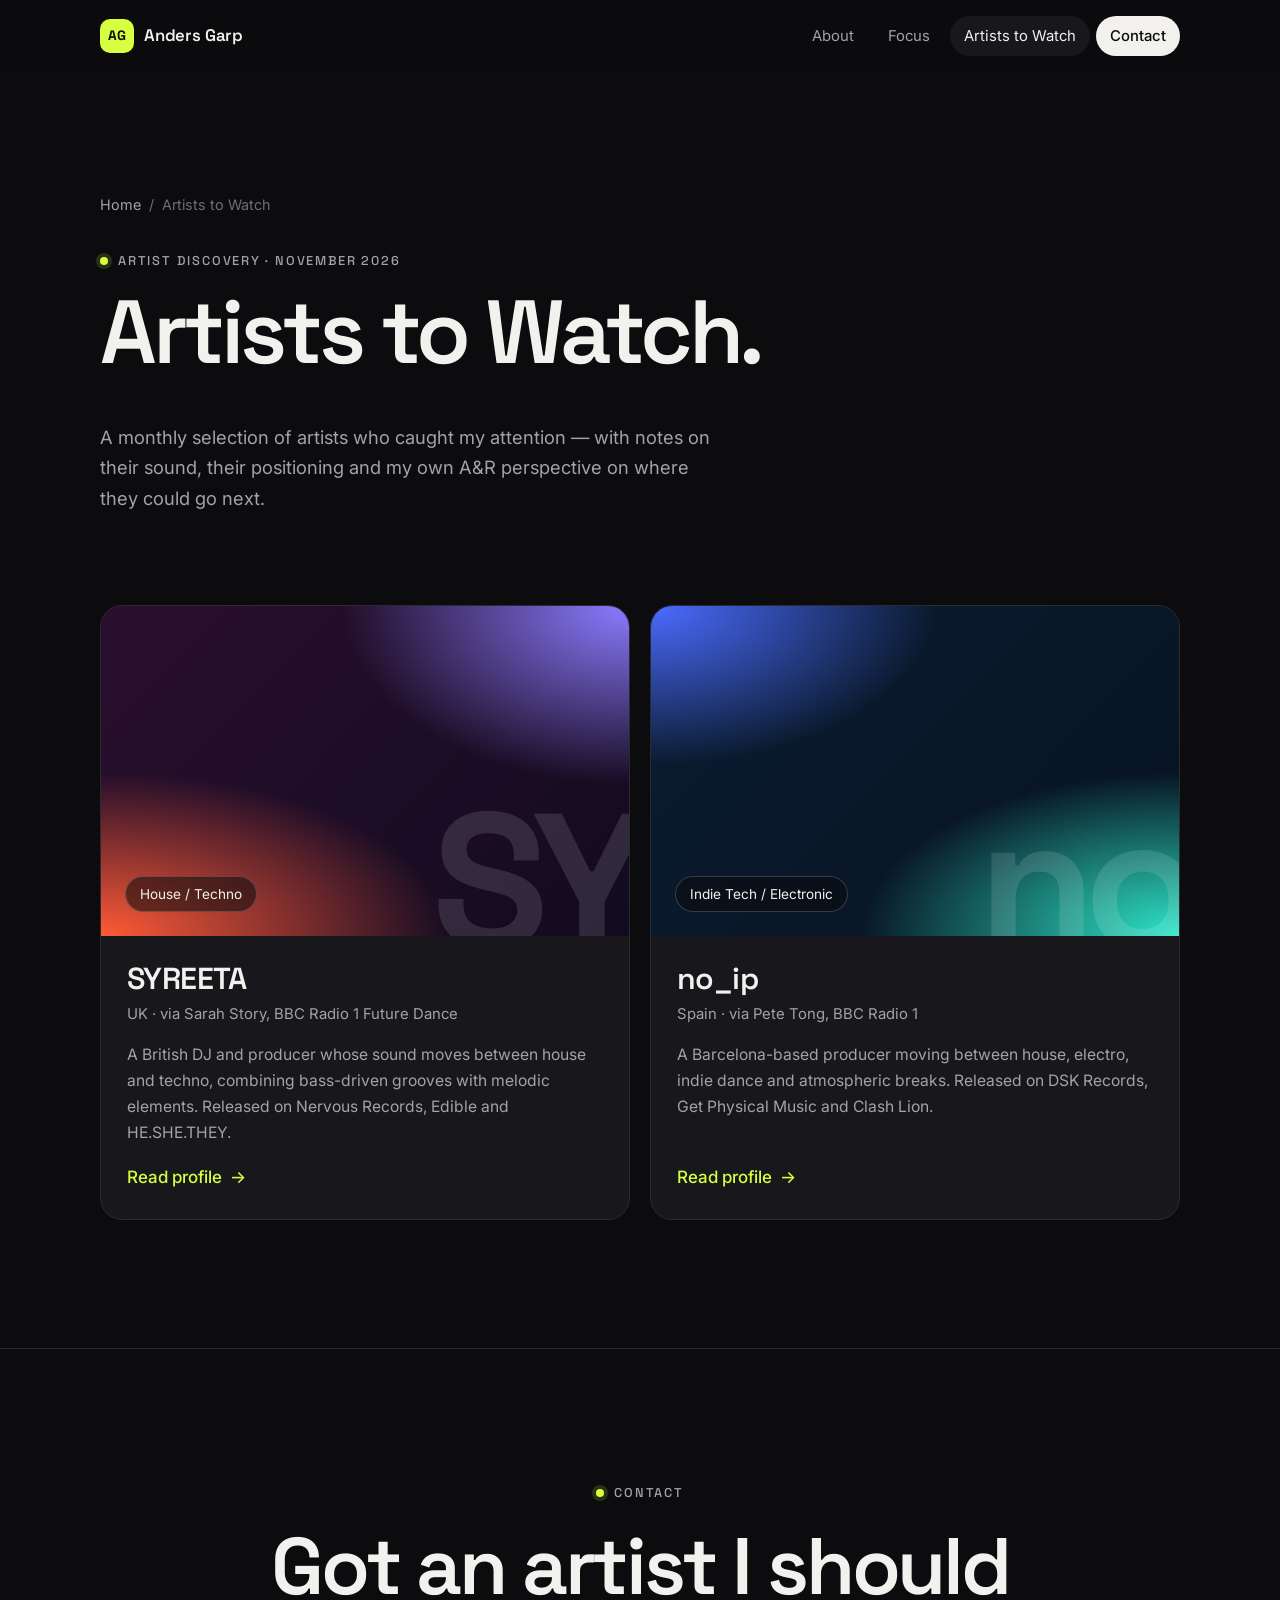
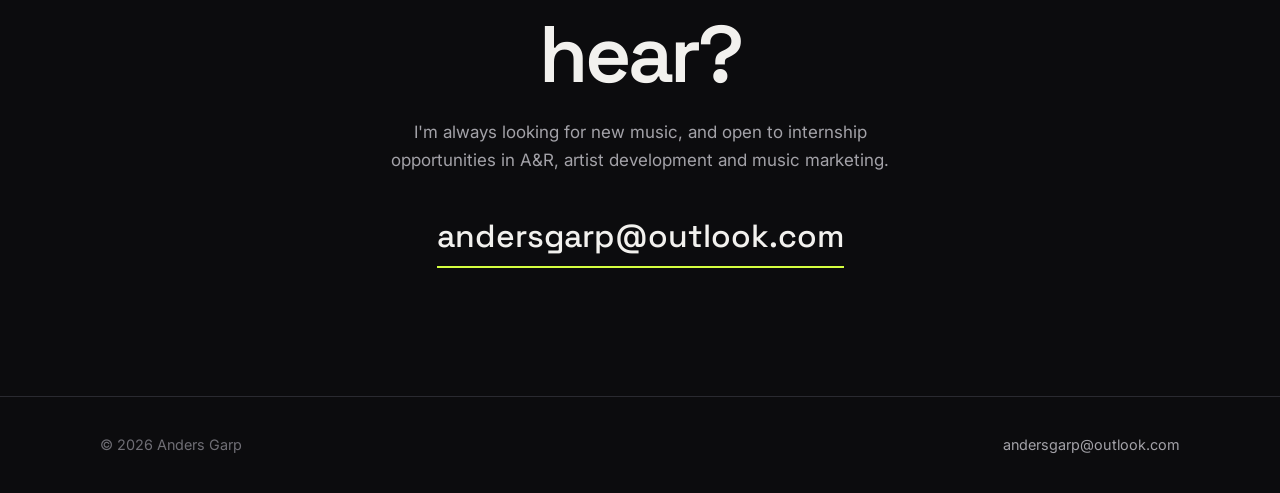
==== artists.html @ 1bbed200 "1st commit" ====
<!doctype html>
<html lang="en" class="no-js">
<head>
  <meta charset="utf-8">
  <meta name="viewport" content="width=device-width, initial-scale=1">
  <title>Artists to Watch — November 2026 · Anders Garp</title>
  <meta name="description" content="Artists to Watch, November 2026: artist discovery and A&amp;R perspectives by Anders Garp.">
  <meta name="theme-color" content="#0c0c0e">
  <link rel="icon" href="favicon.svg" type="image/svg+xml">
  <link rel="preconnect" href="https://fonts.googleapis.com">
  <link rel="preconnect" href="https://fonts.gstatic.com" crossorigin>
  <link href="https://fonts.googleapis.com/css2?family=Inter:wght@400;500;600&family=Space+Grotesk:wght@500;600;700&display=swap" rel="stylesheet">
  <link rel="stylesheet" href="css/style.css">
</head>
<body>
  <a class="skip-link" href="#main">Skip to content</a>

  <header class="site-header">
    <nav class="container nav" aria-label="Main">
      <a class="brand" href="index.html"><span class="brand-mark">AG</span>Anders Garp</a>
      <button class="nav-toggle" aria-label="Open menu" aria-expanded="false" aria-controls="nav-links"><span></span></button>
      <ul class="nav-links" id="nav-links">
        <li><a href="index.html#about">About</a></li>
        <li><a href="index.html#focus">Focus</a></li>
        <li><a href="artists.html" aria-current="page">Artists to Watch</a></li>
        <li><a class="nav-cta" href="index.html#contact">Contact</a></li>
      </ul>
    </nav>
  </header>

  <main id="main">
    <section class="page-header">
      <div class="container">
        <nav class="breadcrumb" aria-label="Breadcrumb"><a href="index.html">Home</a><span>/</span><span>Artists to Watch</span></nav>
        <span class="eyebrow">Artist discovery · November 2026</span>
        <h1>Artists to Watch.</h1>
        <p class="lede">A monthly selection of artists who caught my attention — with notes on their sound, their positioning and my own A&amp;R perspective on where they could go next.</p>
      </div>
    </section>

    <section class="section" style="padding-top:0">
      <div class="container">
        <div class="artist-grid">
          <article class="artist-card reveal">
            <div class="artist-visual visual-syreeta">
              <span class="monogram" aria-hidden="true">SY</span>
              <span class="tag">House / Techno</span>
            </div>
            <div class="artist-body">
              <h3>SYREETA</h3>
              <p class="artist-meta">UK · via Sarah Story, BBC Radio 1 Future Dance</p>
              <p class="excerpt">A British DJ and producer whose sound moves between house and techno, combining bass-driven grooves with melodic elements. Released on Nervous Records, Edible and HE.SHE.THEY.</p>
              <a class="artist-link" href="artists/syreeta.html">Read profile <span class="arrow" aria-hidden="true">&rarr;</span></a>
            </div>
          </article>

          <article class="artist-card reveal">
            <div class="artist-visual visual-noip">
              <span class="monogram" aria-hidden="true">no</span>
              <span class="tag">Indie Tech / Electronic</span>
            </div>
            <div class="artist-body">
              <h3>no_ip</h3>
              <p class="artist-meta">Spain · via Pete Tong, BBC Radio 1</p>
              <p class="excerpt">A Barcelona-based producer moving between house, electro, indie dance and atmospheric breaks. Released on DSK Records, Get Physical Music and Clash Lion.</p>
              <a class="artist-link" href="artists/no-ip.html">Read profile <span class="arrow" aria-hidden="true">&rarr;</span></a>
            </div>
          </article>
        </div>
      </div>
    </section>

    <section class="section contact">
      <div class="container reveal">
        <span class="eyebrow">Contact</span>
        <h2>Got an artist I should hear?</h2>
        <p>I'm always looking for new music, and open to internship opportunities in A&amp;R, artist development and music marketing.</p>
        <a class="contact-email" href="mailto:andersgarp@outlook.com">andersgarp@outlook.com</a>
      </div>
    </section>
  </main>

  <footer class="site-footer">
    <div class="container">
      <span>&copy; <span data-year>2026</span> Anders Garp</span>
      <a href="mailto:andersgarp@outlook.com">andersgarp@outlook.com</a>
    </div>
  </footer>

  <script src="js/main.js"></script>
</body>
</html>
---- css/style.css ----
/* ==========================================================================
   Anders Garp — A&R portfolio
   ========================================================================== */

:root {
  --bg: #0c0c0e;
  --bg-elev: #141417;
  --bg-card: #18181c;
  --line: #2a2a30;
  --text: #f2f1ee;
  --text-muted: #a3a2a8;
  --text-faint: #6f6e75;
  --accent: #d5ff3f;
  --accent-ink: #0c0c0e;
  --accent-2: #8b7bff;

  --font-display: "Space Grotesk", system-ui, sans-serif;
  --font-body: "Inter", system-ui, -apple-system, "Segoe UI", sans-serif;

  --radius: 14px;
  --radius-lg: 22px;
  --max: 1160px;
  --gutter: clamp(16px, 4vw, 40px);
}

*,
*::before,
*::after { box-sizing: border-box; }

html { scroll-behavior: smooth; -webkit-text-size-adjust: 100%; }

body {
  margin: 0;
  background: var(--bg);
  color: var(--text);
  font-family: var(--font-body);
  font-size: 17px;
  line-height: 1.65;
  -webkit-font-smoothing: antialiased;
  overflow-x: hidden;
}

img { max-width: 100%; display: block; }

a { color: inherit; text-decoration: none; }

p { margin: 0 0 1.1em; }

h1, h2, h3, h4 {
  font-family: var(--font-display);
  font-weight: 600;
  line-height: 1.1;
  letter-spacing: -0.02em;
  margin: 0 0 0.5em;
}

::selection { background: var(--accent); color: var(--accent-ink); }

:focus-visible {
  outline: 2px solid var(--accent);
  outline-offset: 3px;
  border-radius: 4px;
}

.container {
  width: 100%;
  max-width: var(--max);
  margin: 0 auto;
  padding: 0 var(--gutter);
}

.skip-link {
  position: absolute;
  left: -9999px;
  top: 8px;
  background: var(--accent);
  color: var(--accent-ink);
  padding: 8px 14px;
  border-radius: 8px;
  z-index: 100;
}
.skip-link:focus { left: 8px; }

/* ---------- Header / nav ---------- */

.site-header {
  position: sticky;
  top: 0;
  z-index: 50;
  background: rgba(12, 12, 14, 0.78);
  backdrop-filter: saturate(160%) blur(14px);
  -webkit-backdrop-filter: saturate(160%) blur(14px);
  border-bottom: 1px solid transparent;
  transition: border-color 0.2s ease;
}
.site-header.is-scrolled { border-bottom-color: var(--line); }

.nav {
  display: flex;
  align-items: center;
  justify-content: space-between;
  height: 72px;
}

.brand {
  display: flex;
  align-items: center;
  gap: 10px;
  font-family: var(--font-display);
  font-weight: 600;
  font-size: 1.05rem;
  letter-spacing: -0.01em;
}
.brand-mark {
  display: grid;
  place-items: center;
  width: 34px;
  height: 34px;
  border-radius: 10px;
  background: var(--accent);
  color: var(--accent-ink);
  font-size: 0.85rem;
  font-weight: 700;
}

.nav-links {
  display: flex;
  align-items: center;
  gap: 6px;
  list-style: none;
  margin: 0;
  padding: 0;
}
.nav-links a {
  display: block;
  padding: 8px 14px;
  border-radius: 999px;
  font-size: 0.93rem;
  color: var(--text-muted);
  transition: color 0.15s ease, background 0.15s ease;
}
.nav-links a:hover,
.nav-links a[aria-current="page"] { color: var(--text); background: var(--bg-card); }
.nav-links .nav-cta {
  background: var(--text);
  color: var(--bg);
  font-weight: 500;
}
.nav-links .nav-cta:hover { background: var(--accent); color: var(--accent-ink); }

.nav-toggle {
  display: none;
  background: none;
  border: 1px solid var(--line);
  color: var(--text);
  width: 44px;
  height: 44px;
  border-radius: 12px;
  cursor: pointer;
  padding: 0;
}
.nav-toggle span,
.nav-toggle span::before,
.nav-toggle span::after {
  display: block;
  width: 18px;
  height: 2px;
  background: currentColor;
  margin: 0 auto;
  position: relative;
  transition: transform 0.2s ease, background 0.2s ease;
}
.nav-toggle span::before,
.nav-toggle span::after { content: ""; position: absolute; left: 0; }
.nav-toggle span::before { top: -6px; }
.nav-toggle span::after { top: 6px; }
.nav-open .nav-toggle span { background: transparent; }
.nav-open .nav-toggle span::before { transform: translateY(6px) rotate(45deg); }
.nav-open .nav-toggle span::after { transform: translateY(-6px) rotate(-45deg); }

@media (max-width: 760px) {
  .nav-toggle { display: block; }
  .nav-links {
    position: absolute;
    top: 72px;
    left: 0;
    right: 0;
    flex-direction: column;
    align-items: stretch;
    gap: 4px;
    padding: 12px var(--gutter) 20px;
    background: var(--bg);
    border-bottom: 1px solid var(--line);
    display: none;
  }
  .nav-open .nav-links { display: flex; }
  .nav-links a { padding: 12px 16px; border-radius: 12px; font-size: 1rem; }
}

/* ---------- Buttons / small UI ---------- */

.btn {
  display: inline-flex;
  align-items: center;
  gap: 10px;
  padding: 14px 22px;
  border-radius: 999px;
  font-weight: 500;
  font-size: 0.97rem;
  border: 1px solid transparent;
  transition: transform 0.15s ease, background 0.15s ease, border-color 0.15s ease, color 0.15s ease;
}
.btn:hover { transform: translateY(-1px); }
.btn-primary { background: var(--accent); color: var(--accent-ink); }
.btn-primary:hover { background: #e4ff7a; }
.btn-ghost { border-color: var(--line); color: var(--text); }
.btn-ghost:hover { border-color: var(--text-muted); }
.btn .arrow { transition: transform 0.15s ease; }
.btn:hover .arrow { transform: translateX(3px); }

.eyebrow {
  display: inline-flex;
  align-items: center;
  gap: 10px;
  font-family: var(--font-display);
  font-size: 0.8rem;
  font-weight: 500;
  letter-spacing: 0.14em;
  text-transform: uppercase;
  color: var(--text-muted);
  margin-bottom: 18px;
}
.eyebrow::before {
  content: "";
  width: 8px;
  height: 8px;
  border-radius: 50%;
  background: var(--accent);
  box-shadow: 0 0 0 4px rgba(213, 255, 63, 0.15);
}

.tag {
  display: inline-block;
  padding: 6px 14px;
  border: 1px solid var(--line);
  border-radius: 999px;
  font-size: 0.85rem;
  color: var(--text-muted);
  background: var(--bg-elev);
}

.tags { display: flex; flex-wrap: wrap; gap: 8px; }

/* ---------- Sections ---------- */

.section { padding: clamp(72px, 10vw, 128px) 0; }
.section + .section { border-top: 1px solid var(--line); }

.section-head {
  display: flex;
  justify-content: space-between;
  align-items: flex-end;
  gap: 24px;
  flex-wrap: wrap;
  margin-bottom: clamp(36px, 5vw, 56px);
}
.section-head h2 {
  font-size: clamp(2rem, 4.4vw, 3.2rem);
  max-width: 18ch;
  margin: 0;
}
.section-head p { color: var(--text-muted); max-width: 46ch; margin: 0; }

/* ---------- Hero ---------- */

.hero {
  position: relative;
  padding: clamp(72px, 12vw, 150px) 0 clamp(64px, 9vw, 110px);
  overflow: hidden;
}
.hero::before {
  content: "";
  position: absolute;
  inset: -20% -10% auto auto;
  width: min(720px, 90vw);
  aspect-ratio: 1;
  background:
    radial-gradient(closest-side, rgba(139, 123, 255, 0.28), transparent 70%),
    radial-gradient(closest-side at 30% 70%, rgba(213, 255, 63, 0.14), transparent 70%);
  filter: blur(20px);
  pointer-events: none;
}

.hero-inner { position: relative; }

.hero h1 {
  font-size: clamp(3rem, 10vw, 7.4rem);
  line-height: 0.95;
  letter-spacing: -0.045em;
  margin-bottom: 28px;
}
.hero h1 .accent { color: var(--accent); }

.hero-lede {
  font-size: clamp(1.1rem, 2vw, 1.35rem);
  color: var(--text-muted);
  max-width: 40ch;
  margin-bottom: 36px;
}
.hero-lede strong { color: var(--text); font-weight: 500; }

.hero-actions { display: flex; flex-wrap: wrap; gap: 12px; }

.hero-meta {
  display: grid;
  grid-template-columns: repeat(3, minmax(0, 1fr));
  gap: 1px;
  margin-top: clamp(56px, 8vw, 96px);
  background: var(--line);
  border: 1px solid var(--line);
  border-radius: var(--radius);
  overflow: hidden;
}
.hero-meta div { background: var(--bg); padding: 22px 24px; }
.hero-meta dt {
  font-size: 0.78rem;
  letter-spacing: 0.12em;
  text-transform: uppercase;
  color: var(--text-faint);
  margin-bottom: 6px;
}
.hero-meta dd { margin: 0; font-family: var(--font-display); font-size: 1.1rem; }

@media (max-width: 760px) {
  .hero-meta { grid-template-columns: 1fr; }
}

/* ---------- Equaliser decoration ---------- */

.eq {
  display: inline-flex;
  align-items: flex-end;
  gap: 3px;
  height: 16px;
}
.eq i {
  width: 3px;
  background: var(--accent);
  border-radius: 2px;
  animation: eq 1.1s ease-in-out infinite;
}
.eq i:nth-child(1) { height: 40%; animation-delay: -0.2s; }
.eq i:nth-child(2) { height: 90%; animation-delay: -0.5s; }
.eq i:nth-child(3) { height: 60%; animation-delay: -0.8s; }
.eq i:nth-child(4) { height: 75%; animation-delay: -0.35s; }
@keyframes eq {
  0%, 100% { transform: scaleY(0.4); transform-origin: bottom; }
  50% { transform: scaleY(1); transform-origin: bottom; }
}
@media (prefers-reduced-motion: reduce) {
  .eq i { animation: none; }
  html { scroll-behavior: auto; }
}

/* ---------- About ---------- */

.about-grid {
  display: grid;
  grid-template-columns: minmax(0, 0.9fr) minmax(0, 1.4fr);
  gap: clamp(32px, 6vw, 96px);
}
.about-grid h2 { font-size: clamp(2rem, 4.4vw, 3.2rem); }
.about-copy p { color: var(--text-muted); font-size: 1.08rem; }
.about-copy p:first-child {
  color: var(--text);
  font-family: var(--font-display);
  font-size: clamp(1.35rem, 2.4vw, 1.75rem);
  line-height: 1.35;
  letter-spacing: -0.01em;
  margin-bottom: 1.2em;
}

@media (max-width: 860px) {
  .about-grid { grid-template-columns: 1fr; }
}

/* ---------- Focus cards ---------- */

.cards-3 {
  display: grid;
  grid-template-columns: repeat(3, minmax(0, 1fr));
  gap: 16px;
}
@media (max-width: 860px) { .cards-3 { grid-template-columns: 1fr; } }

.card {
  background: var(--bg-card);
  border: 1px solid var(--line);
  border-radius: var(--radius-lg);
  padding: 32px 28px;
}
.card-num {
  font-family: var(--font-display);
  font-size: 0.85rem;
  color: var(--accent);
  margin-bottom: 40px;
  display: block;
}
.card h3 { font-size: 1.45rem; }
.card p { color: var(--text-muted); margin: 0; font-size: 0.98rem; }

/* ---------- Genres strip ---------- */

.genres {
  display: flex;
  flex-wrap: wrap;
  gap: 10px 14px;
  font-family: var(--font-display);
  font-size: clamp(1.6rem, 4.6vw, 3.4rem);
  font-weight: 500;
  letter-spacing: -0.03em;
  line-height: 1.15;
}
.genres span { color: var(--text-faint); }
.genres span.on { color: var(--text); }
.genres span.sep { color: var(--accent); }

/* ---------- Experience list ---------- */

.exp-list { list-style: none; margin: 0; padding: 0; border-top: 1px solid var(--line); }
.exp-list li {
  display: grid;
  grid-template-columns: minmax(0, 1fr) minmax(0, 2fr);
  gap: 24px;
  padding: 28px 0;
  border-bottom: 1px solid var(--line);
}
.exp-list h3 { font-size: 1.25rem; margin: 0; }
.exp-list p { color: var(--text-muted); margin: 0; }
.exp-list .tags { margin-top: 14px; }
@media (max-width: 760px) {
  .exp-list li { grid-template-columns: 1fr; gap: 8px; }
}

/* ---------- Artist cards ---------- */

.artist-grid {
  display: grid;
  grid-template-columns: repeat(2, minmax(0, 1fr));
  gap: 20px;
}
@media (max-width: 760px) { .artist-grid { grid-template-columns: 1fr; } }

.artist-card {
  position: relative;
  display: flex;
  flex-direction: column;
  border: 1px solid var(--line);
  border-radius: var(--radius-lg);
  background: var(--bg-card);
  overflow: hidden;
  transition: transform 0.25s ease, border-color 0.25s ease;
}
.artist-card:hover { transform: translateY(-4px); border-color: #3c3c44; }

.artist-visual {
  position: relative;
  aspect-ratio: 16 / 10;
  display: flex;
  align-items: flex-end;
  padding: 24px;
  overflow: hidden;
}
.artist-visual .monogram {
  position: absolute;
  right: -0.06em;
  bottom: -0.22em;
  font-family: var(--font-display);
  font-weight: 700;
  font-size: clamp(7rem, 18vw, 12rem);
  line-height: 1;
  letter-spacing: -0.06em;
  color: rgba(255, 255, 255, 0.12);
  user-select: none;
}
.artist-visual .tag {
  position: relative;
  background: rgba(12, 12, 14, 0.55);
  border-color: rgba(255, 255, 255, 0.18);
  color: var(--text);
  backdrop-filter: blur(6px);
}

.visual-syreeta {
  background:
    radial-gradient(120% 90% at 0% 100%, #ff5a36 0%, transparent 55%),
    radial-gradient(90% 90% at 100% 0%, #8b7bff 0%, transparent 60%),
    linear-gradient(135deg, #2a0f2e, #120b1f);
}
.visual-noip {
  background:
    radial-gradient(110% 90% at 100% 100%, #2ee6c9 0%, transparent 55%),
    radial-gradient(90% 80% at 0% 0%, #4b6bff 0%, transparent 60%),
    linear-gradient(135deg, #0b1d33, #07121f);
}

.artist-body { padding: 26px 26px 28px; display: flex; flex-direction: column; flex: 1; }
.artist-body h3 { font-size: 1.9rem; margin-bottom: 6px; }
.artist-meta { color: var(--text-muted); font-size: 0.93rem; margin-bottom: 16px; }
.artist-body p.excerpt { color: var(--text-muted); font-size: 0.98rem; }
.artist-link {
  margin-top: auto;
  display: inline-flex;
  align-items: center;
  gap: 8px;
  font-weight: 500;
  color: var(--accent);
}
.artist-link::after { content: ""; position: absolute; inset: 0; }
.artist-card:hover .artist-link .arrow { transform: translateX(3px); }
.artist-link .arrow { transition: transform 0.15s ease; }

/* ---------- Contact ---------- */

.contact {
  text-align: center;
  position: relative;
  overflow: hidden;
}
.contact h2 {
  font-size: clamp(2.4rem, 7vw, 5rem);
  letter-spacing: -0.04em;
  max-width: 16ch;
  margin: 0 auto 20px;
}
.contact p { color: var(--text-muted); max-width: 48ch; margin: 0 auto 36px; }
.contact-email {
  display: inline-block;
  font-family: var(--font-display);
  font-size: clamp(1.15rem, 3.4vw, 2rem);
  font-weight: 500;
  border-bottom: 2px solid var(--accent);
  padding-bottom: 4px;
  word-break: break-all;
  transition: color 0.15s ease;
}
.contact-email:hover { color: var(--accent); }

/* ---------- Page header (sub pages) ---------- */

.page-header { padding: clamp(64px, 10vw, 120px) 0 clamp(40px, 6vw, 72px); }
.page-header h1 {
  font-size: clamp(2.6rem, 8vw, 5.6rem);
  letter-spacing: -0.045em;
  line-height: 0.98;
  max-width: 14ch;
}
.page-header p.lede { color: var(--text-muted); font-size: 1.15rem; max-width: 52ch; margin-top: 20px; }

.breadcrumb {
  display: flex;
  flex-wrap: wrap;
  gap: 8px;
  font-size: 0.9rem;
  color: var(--text-faint);
  margin-bottom: 28px;
}
.breadcrumb a { color: var(--text-muted); }
.breadcrumb a:hover { color: var(--text); }

/* ---------- Artist profile page ---------- */

.profile-hero {
  border-radius: var(--radius-lg);
  min-height: clamp(260px, 38vw, 420px);
  padding: clamp(24px, 4vw, 44px);
  display: flex;
  flex-direction: column;
  justify-content: flex-end;
  position: relative;
  overflow: hidden;
  margin-bottom: clamp(40px, 6vw, 72px);
}
.profile-hero .monogram {
  position: absolute;
  right: -0.04em;
  bottom: -0.2em;
  font-family: var(--font-display);
  font-weight: 700;
  font-size: clamp(9rem, 30vw, 22rem);
  line-height: 1;
  letter-spacing: -0.06em;
  color: rgba(255, 255, 255, 0.1);
  user-select: none;
}
.profile-hero h1 {
  position: relative;
  font-size: clamp(3rem, 11vw, 7.5rem);
  letter-spacing: -0.05em;
  line-height: 0.92;
  margin: 0;
}
.profile-hero .eyebrow { position: relative; color: rgba(255, 255, 255, 0.8); }

.profile-layout {
  display: grid;
  grid-template-columns: minmax(0, 300px) minmax(0, 1fr);
  gap: clamp(32px, 6vw, 88px);
  align-items: start;
}
@media (max-width: 860px) {
  .profile-layout { grid-template-columns: 1fr; }
}

.factsheet {
  position: sticky;
  top: 96px;
  border: 1px solid var(--line);
  border-radius: var(--radius-lg);
  background: var(--bg-card);
  padding: 26px;
}
@media (max-width: 860px) { .factsheet { position: static; } }
.factsheet dl { margin: 0; }
.factsheet dl div { padding: 14px 0; border-bottom: 1px solid var(--line); }
.factsheet dl div:first-child { padding-top: 0; }
.factsheet dt {
  font-size: 0.76rem;
  letter-spacing: 0.12em;
  text-transform: uppercase;
  color: var(--text-faint);
  margin-bottom: 4px;
}
.factsheet dd { margin: 0; font-size: 0.98rem; }
.factsheet h4 {
  font-size: 0.76rem;
  letter-spacing: 0.12em;
  text-transform: uppercase;
  color: var(--text-faint);
  font-family: var(--font-body);
  font-weight: 500;
  margin: 22px 0 12px;
}

.tracklist { list-style: none; margin: 0; padding: 0; counter-reset: track; }
.tracklist li {
  counter-increment: track;
  display: flex;
  align-items: center;
  gap: 14px;
  padding: 10px 0;
  font-weight: 500;
}
.tracklist li::before {
  content: counter(track, decimal-leading-zero);
  font-family: var(--font-display);
  font-size: 0.8rem;
  color: var(--accent);
  width: 22px;
}

.factsheet .btn { width: 100%; justify-content: center; margin-top: 18px; padding: 12px 18px; }

.prose section { margin-bottom: clamp(40px, 5vw, 56px); }
.prose h2 {
  font-size: clamp(1.5rem, 2.6vw, 2rem);
  display: flex;
  align-items: baseline;
  gap: 14px;
}
.prose h2 .num {
  font-size: 0.85rem;
  color: var(--accent);
  font-weight: 500;
  letter-spacing: 0;
}
.prose p { color: var(--text-muted); font-size: 1.06rem; max-width: 66ch; }
.prose p.lead {
  color: var(--text);
  font-family: var(--font-display);
  font-size: clamp(1.25rem, 2.2vw, 1.55rem);
  line-height: 1.4;
  letter-spacing: -0.01em;
}

.callout {
  border-left: 3px solid var(--accent);
  background: var(--bg-card);
  border-radius: 0 var(--radius) var(--radius) 0;
  padding: 26px 28px;
}
.callout p:last-child { margin-bottom: 0; }

.next-artist {
  display: flex;
  justify-content: space-between;
  align-items: center;
  gap: 20px;
  flex-wrap: wrap;
  border: 1px solid var(--line);
  border-radius: var(--radius-lg);
  padding: 28px 30px;
  background: var(--bg-card);
  transition: border-color 0.2s ease;
}
.next-artist:hover { border-color: var(--text-muted); }
.next-artist small {
  display: block;
  font-size: 0.78rem;
  letter-spacing: 0.12em;
  text-transform: uppercase;
  color: var(--text-faint);
  margin-bottom: 6px;
}
.next-artist strong { font-family: var(--font-display); font-size: 1.6rem; font-weight: 600; }
.next-artist .arrow { font-size: 1.6rem; color: var(--accent); }

/* ---------- Footer ---------- */

.site-footer {
  border-top: 1px solid var(--line);
  padding: 36px 0;
  color: var(--text-faint);
  font-size: 0.9rem;
}
.site-footer .container {
  display: flex;
  justify-content: space-between;
  gap: 16px;
  flex-wrap: wrap;
}
.site-footer a { color: var(--text-muted); }
.site-footer a:hover { color: var(--text); }

/* ---------- Reveal on scroll ---------- */

.reveal { opacity: 0; transform: translateY(18px); transition: opacity 0.7s ease, transform 0.7s ease; }
.reveal.is-visible { opacity: 1; transform: none; }
@media (prefers-reduced-motion: reduce) {
  .reveal { opacity: 1; transform: none; transition: none; }
}
.no-js .reveal { opacity: 1; transform: none; }
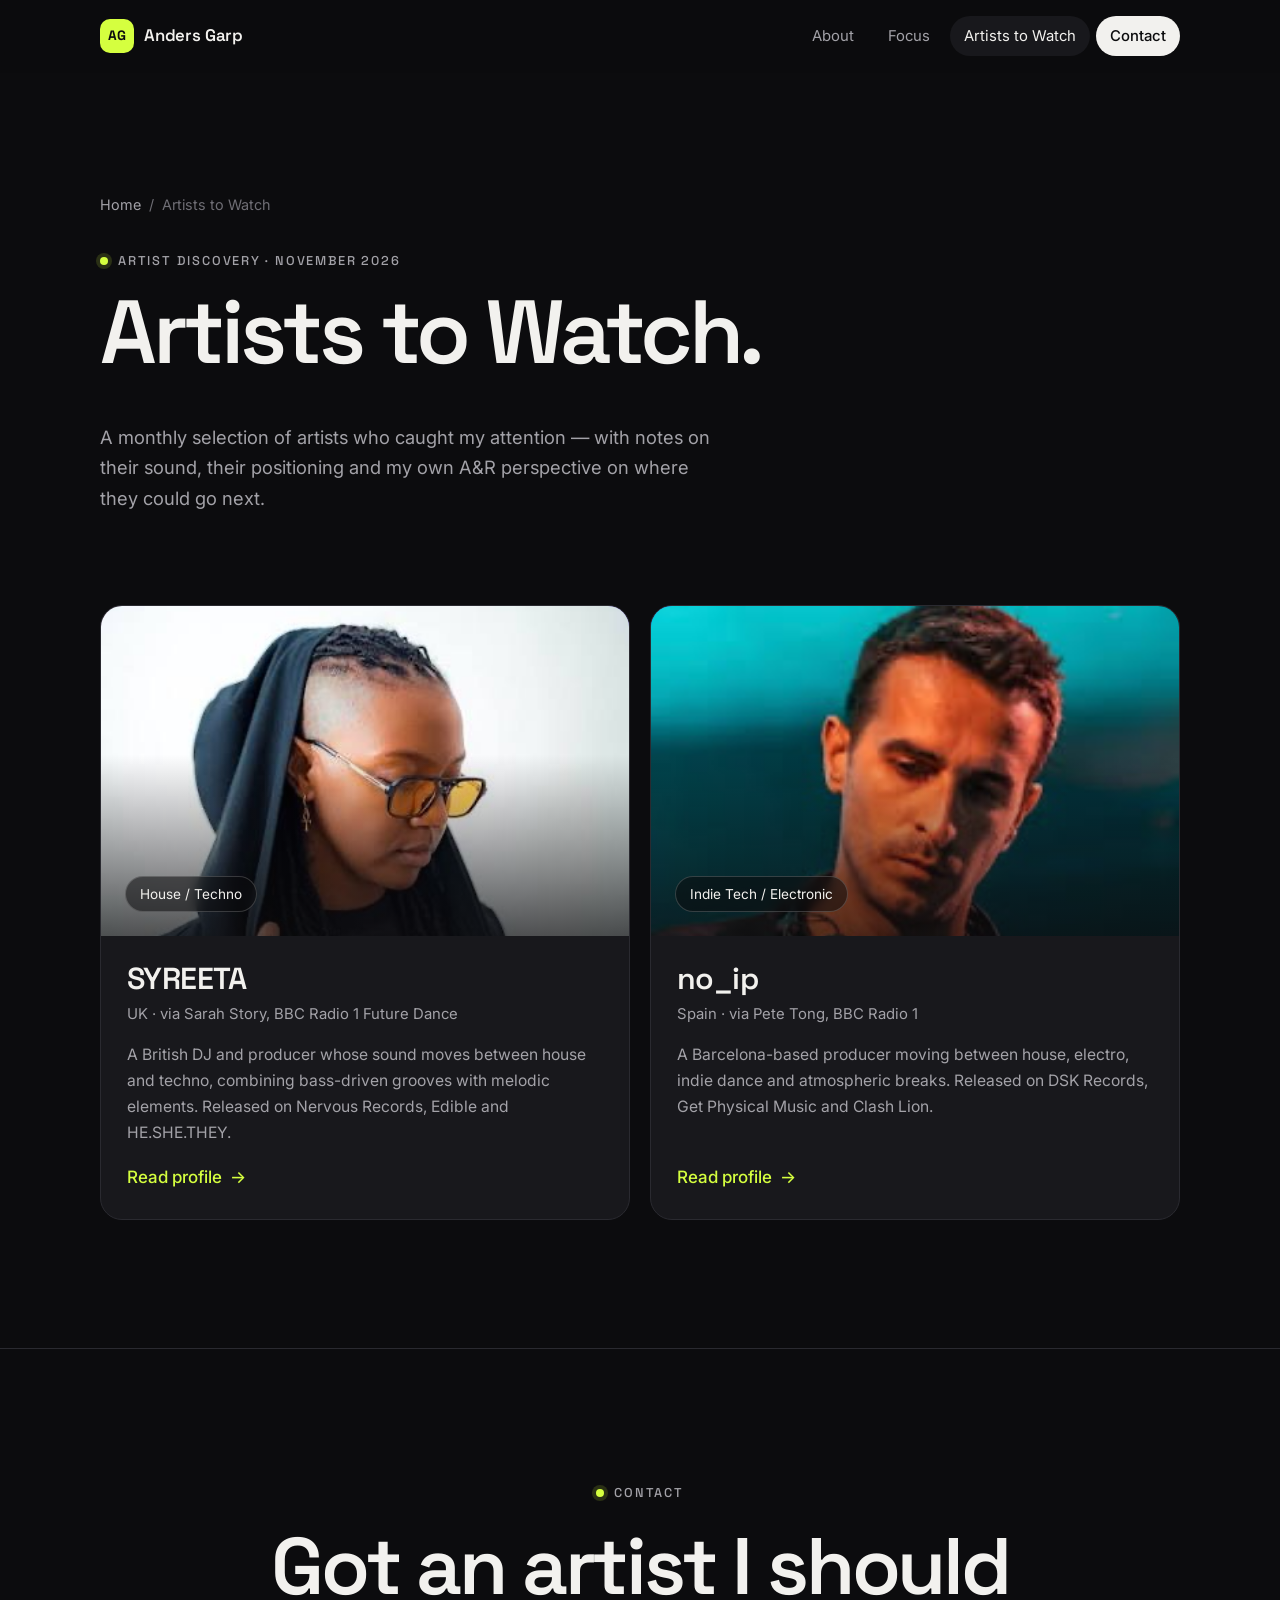
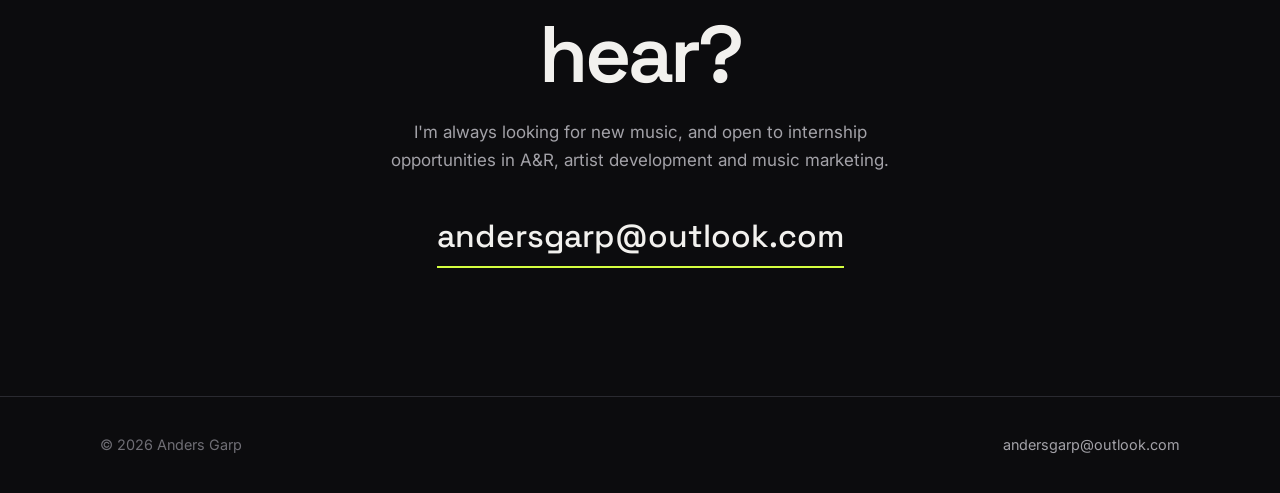
==== commit b58f8fc5: "added images and spotify links" ====
--- a/artists.html
+++ b/artists.html
@@ -43,7 +43,7 @@
         <div class="artist-grid">
           <article class="artist-card reveal">
             <div class="artist-visual visual-syreeta">
-              <span class="monogram" aria-hidden="true">SY</span>
+              <img class="img-syreeta" src="images/syreeta.jpg" alt="SYREETA">
               <span class="tag">House / Techno</span>
             </div>
             <div class="artist-body">
@@ -56,7 +56,7 @@
 
           <article class="artist-card reveal">
             <div class="artist-visual visual-noip">
-              <span class="monogram" aria-hidden="true">no</span>
+              <img class="img-noip" src="images/no_ip.jpg" alt="no_ip">
               <span class="tag">Indie Tech / Electronic</span>
             </div>
             <div class="artist-body">
--- a/css/style.css
+++ b/css/style.css
@@ -293,8 +293,58 @@
 
 .hero-inner { position: relative; }
 
+.hero-grid {
+  display: grid;
+  grid-template-columns: minmax(0, 1.5fr) minmax(0, 0.85fr);
+  gap: clamp(32px, 6vw, 80px);
+  align-items: center;
+}
+
+.hero-portrait {
+  position: relative;
+  margin: 0;
+}
+.hero-portrait img {
+  width: 100%;
+  aspect-ratio: 4 / 5;
+  object-fit: cover;
+  object-position: center 20%;
+  border-radius: var(--radius-lg);
+  border: 1px solid var(--line);
+}
+.hero-portrait::before {
+  content: "";
+  position: absolute;
+  inset: 18px -18px -18px 18px;
+  border: 1px solid var(--accent);
+  border-radius: var(--radius-lg);
+  opacity: 0.5;
+  z-index: -1;
+}
+.hero-portrait figcaption {
+  position: absolute;
+  left: 16px;
+  bottom: 16px;
+  display: inline-flex;
+  align-items: center;
+  gap: 10px;
+  padding: 8px 14px;
+  border-radius: 999px;
+  background: rgba(12, 12, 14, 0.72);
+  backdrop-filter: blur(8px);
+  -webkit-backdrop-filter: blur(8px);
+  font-size: 0.85rem;
+  color: var(--text);
+}
+
+@media (max-width: 860px) {
+  .hero-grid { grid-template-columns: 1fr; }
+  .hero-portrait { max-width: 420px; }
+  .hero-portrait::before { inset: 12px -12px -12px 12px; }
+}
+
 .hero h1 {
-  font-size: clamp(3rem, 10vw, 7.4rem);
+  font-size: clamp(3rem, 7.6vw, 6.4rem);
   line-height: 0.95;
   letter-spacing: -0.045em;
   margin-bottom: 28px;
@@ -471,6 +521,25 @@
   padding: 24px;
   overflow: hidden;
 }
+.artist-visual img {
+  position: absolute;
+  inset: 0;
+  width: 100%;
+  height: 100%;
+  object-fit: cover;
+  transition: transform 0.5s ease;
+}
+.artist-visual::after {
+  content: "";
+  position: absolute;
+  inset: 0;
+  background: linear-gradient(180deg, transparent 45%, rgba(12, 12, 14, 0.7) 100%);
+  pointer-events: none;
+}
+.artist-visual .tag { z-index: 1; }
+.artist-card:hover .artist-visual img { transform: scale(1.04); }
+.img-syreeta { object-position: center 22%; }
+.img-noip { object-position: center 30%; }
 .artist-visual .monogram {
   position: absolute;
   right: -0.06em;
@@ -621,6 +690,16 @@
   padding: 26px;
 }
 @media (max-width: 860px) { .factsheet { position: static; } }
+.factsheet-photo {
+  width: 100%;
+  aspect-ratio: 1;
+  object-fit: cover;
+  border-radius: var(--radius);
+  margin-bottom: 22px;
+}
+@media (max-width: 860px) {
+  .factsheet-photo { max-width: 320px; }
+}
 .factsheet dl { margin: 0; }
 .factsheet dl div { padding: 14px 0; border-bottom: 1px solid var(--line); }
 .factsheet dl div:first-child { padding-top: 0; }
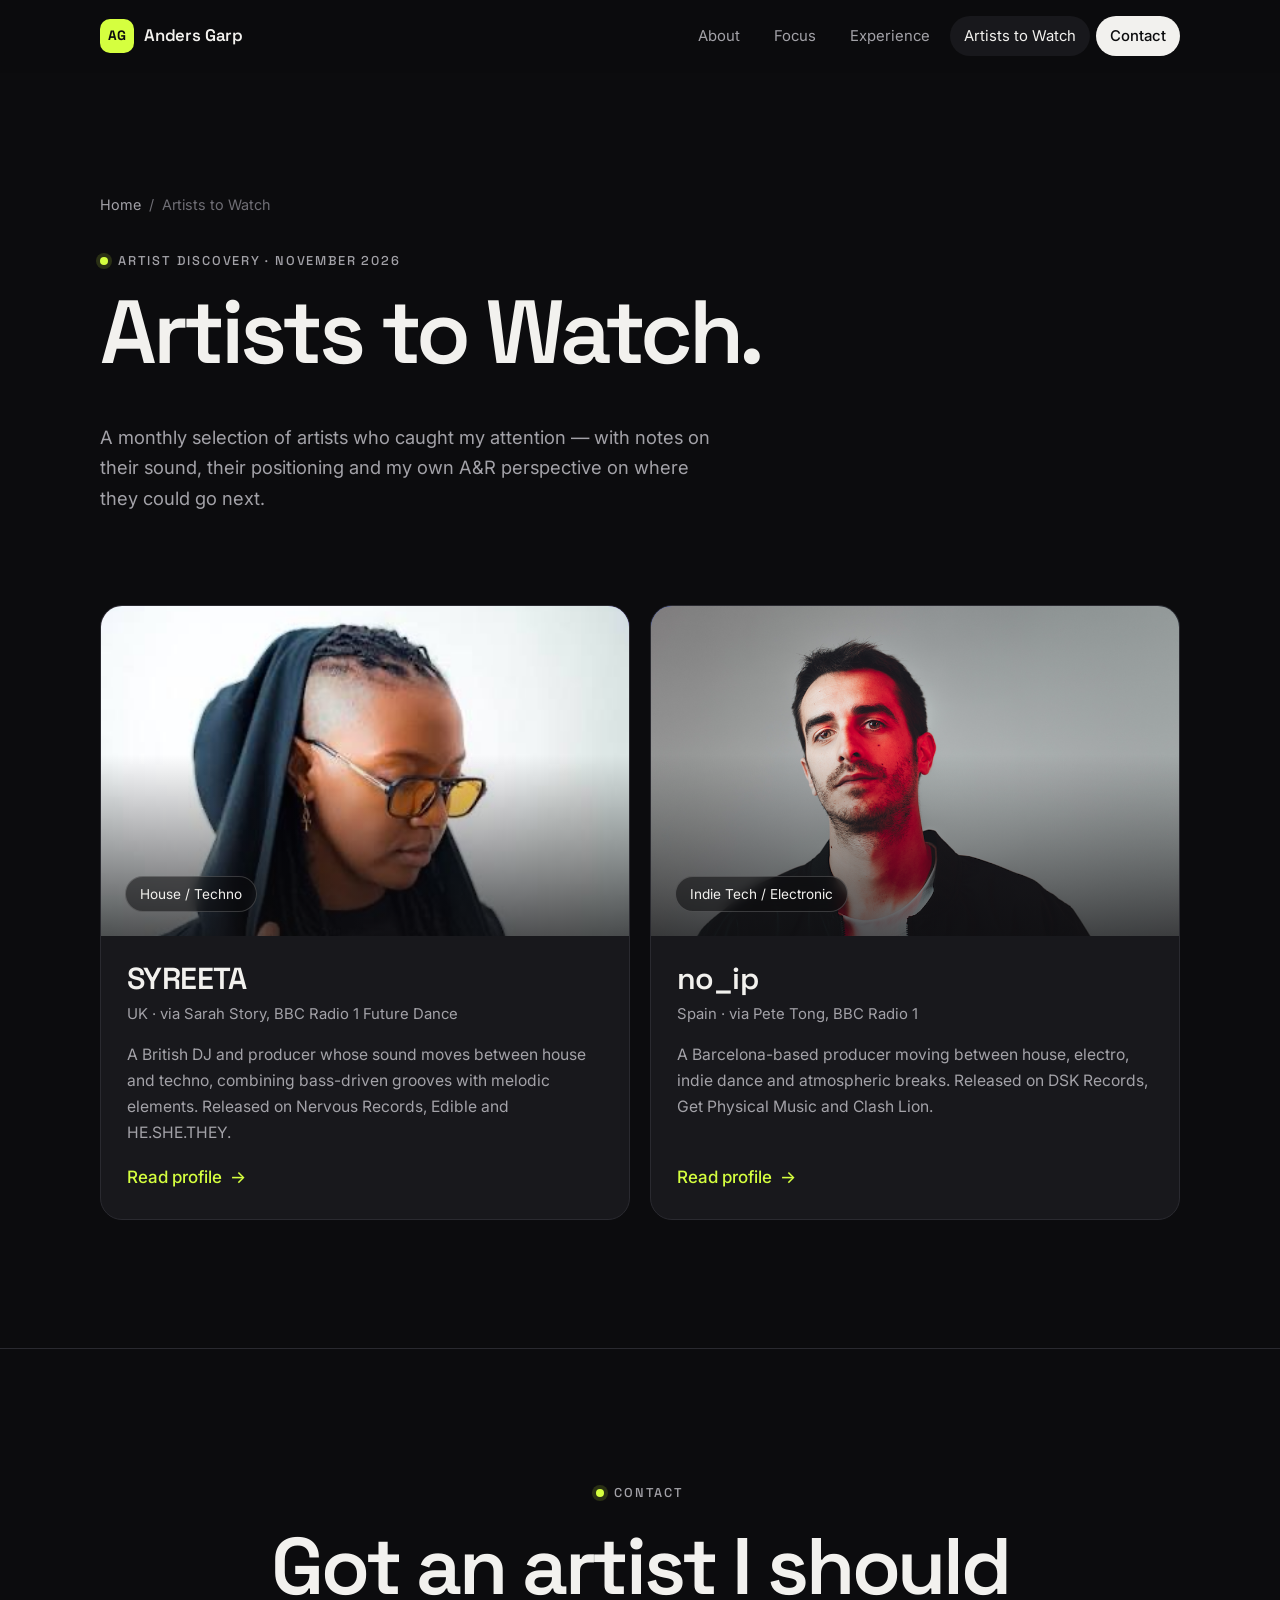
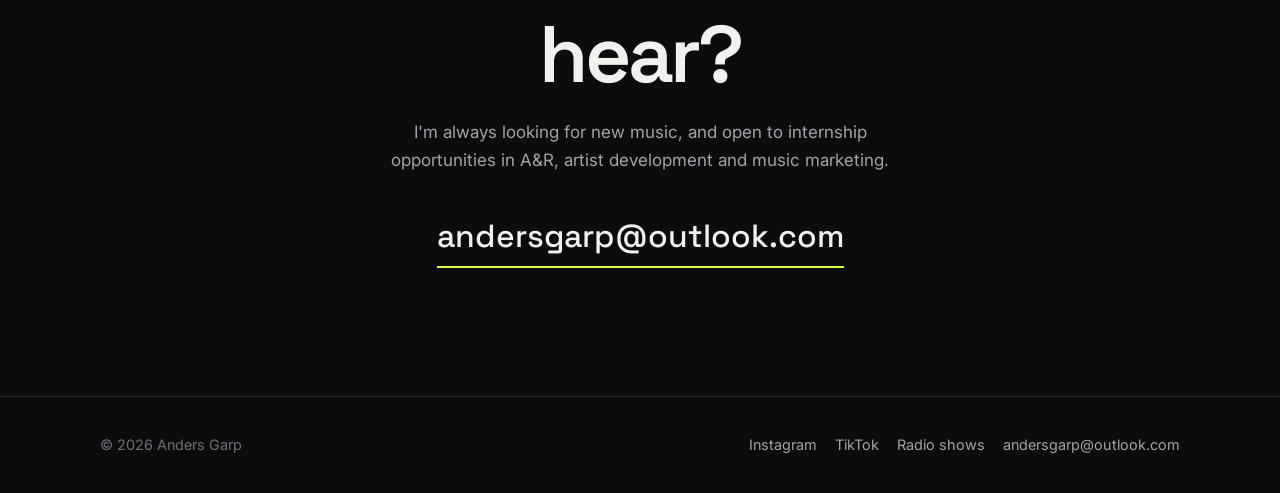
==== commit 8ee14fe0: "Added more content, and more images" ====
--- a/artists.html
+++ b/artists.html
@@ -22,6 +22,7 @@
       <ul class="nav-links" id="nav-links">
         <li><a href="index.html#about">About</a></li>
         <li><a href="index.html#focus">Focus</a></li>
+        <li><a href="index.html#experience">Experience</a></li>
         <li><a href="artists.html" aria-current="page">Artists to Watch</a></li>
         <li><a class="nav-cta" href="index.html#contact">Contact</a></li>
       </ul>
@@ -56,7 +57,7 @@
 
           <article class="artist-card reveal">
             <div class="artist-visual visual-noip">
-              <img class="img-noip" src="images/no_ip.jpg" alt="no_ip">
+              <img class="img-noip" src="images/no_ip.png" alt="no_ip">
               <span class="tag">Indie Tech / Electronic</span>
             </div>
             <div class="artist-body">
@@ -83,7 +84,12 @@
   <footer class="site-footer">
     <div class="container">
       <span>&copy; <span data-year>2026</span> Anders Garp</span>
-      <a href="mailto:andersgarp@outlook.com">andersgarp@outlook.com</a>
+      <span class="footer-links">
+        <a href="https://www.instagram.com/___garp0x/" target="_blank" rel="noopener">Instagram</a>
+        <a href="https://www.tiktok.com/@garpox__" target="_blank" rel="noopener">TikTok</a>
+        <a href="https://soundcloud.com/garpox/sets/radio" target="_blank" rel="noopener">Radio shows</a>
+        <a href="mailto:andersgarp@outlook.com">andersgarp@outlook.com</a>
+      </span>
     </div>
   </footer>
 
--- a/css/style.css
+++ b/css/style.css
@@ -250,6 +250,17 @@
 }
 
 .tags { display: flex; flex-wrap: wrap; gap: 8px; }
+a.tag { color: var(--text); transition: border-color 0.15s ease, color 0.15s ease; }
+a.tag:hover { border-color: var(--accent); color: var(--accent); }
+
+.socials {
+  display: flex;
+  flex-wrap: wrap;
+  justify-content: center;
+  gap: 10px;
+  margin-top: 36px;
+}
+.footer-links { display: flex; flex-wrap: wrap; gap: 18px; }
 
 /* ---------- Sections ---------- */
 
@@ -306,6 +317,7 @@
 }
 .hero-portrait img {
   width: 100%;
+  height: auto;
   aspect-ratio: 4 / 5;
   object-fit: cover;
   object-position: center 20%;
@@ -338,9 +350,21 @@
 }
 
 @media (max-width: 860px) {
-  .hero-grid { grid-template-columns: 1fr; }
-  .hero-portrait { max-width: 420px; }
-  .hero-portrait::before { inset: 12px -12px -12px 12px; }
+  /* Small avatar sits beside the "Open to internships" line; the rest flows below */
+  .hero-grid {
+    grid-template-columns: auto minmax(0, 1fr);
+    column-gap: 16px;
+    row-gap: 0;
+    align-items: center;
+  }
+  .hero-text { display: contents; }
+  .hero-portrait { grid-column: 1; grid-row: 1; width: 64px; }
+  .hero-portrait img { aspect-ratio: 1; border-radius: 50%; object-position: center 25%; }
+  .hero-portrait::before { inset: -4px; border-radius: 50%; opacity: 0.7; }
+  .hero-portrait figcaption { display: none; }
+  .hero-text > .eyebrow { grid-column: 2; grid-row: 1; margin: 0; line-height: 1.4; }
+  .hero-text > :not(.eyebrow) { grid-column: 1 / -1; }
+  .hero-text > h1 { margin-top: 28px; }
 }
 
 .hero h1 {
@@ -539,7 +563,7 @@
 .artist-visual .tag { z-index: 1; }
 .artist-card:hover .artist-visual img { transform: scale(1.04); }
 .img-syreeta { object-position: center 22%; }
-.img-noip { object-position: center 30%; }
+.img-noip { object-position: 40% 25%; }
 .artist-visual .monogram {
   position: absolute;
   right: -0.06em;
@@ -671,6 +695,88 @@
 }
 .profile-hero .eyebrow { position: relative; color: rgba(255, 255, 255, 0.8); }
 
+/* Photo-backed hero (experience pages) */
+.photo-hero { background: var(--bg-card); }
+.photo-hero img {
+  position: absolute;
+  inset: 0;
+  width: 100%;
+  height: 100%;
+  object-fit: cover;
+  object-position: center 40%;
+}
+.photo-hero::after {
+  content: "";
+  position: absolute;
+  inset: 0;
+  background: linear-gradient(180deg, rgba(12, 12, 14, 0.1) 20%, rgba(12, 12, 14, 0.88) 100%);
+}
+.photo-hero .eyebrow,
+.photo-hero h1 { z-index: 1; }
+.photo-hero h1 { font-size: clamp(2.4rem, 7vw, 5.2rem); max-width: 14ch; }
+
+.involvement { list-style: none; margin: 0; padding: 0; border-top: 1px solid var(--line); }
+.involvement li { padding: 20px 0; border-bottom: 1px solid var(--line); }
+.involvement h3 { font-size: 1.2rem; margin-bottom: 6px; }
+.involvement p { margin: 0; }
+
+.gallery {
+  display: grid;
+  grid-template-columns: repeat(2, minmax(0, 1fr));
+  gap: 14px;
+}
+.gallery img {
+  width: 100%;
+  height: auto;
+  aspect-ratio: 4 / 3;
+  object-fit: cover;
+  border-radius: var(--radius);
+  border: 1px solid var(--line);
+}
+.testimonial {
+  position: relative;
+  margin: 0;
+  padding: clamp(28px, 4vw, 40px);
+  padding-top: clamp(52px, 6vw, 64px);
+  border: 1px solid var(--line);
+  border-radius: var(--radius-lg);
+  background: var(--bg-card);
+}
+.testimonial::before {
+  content: "\201C";
+  position: absolute;
+  top: 6px;
+  left: clamp(22px, 3.4vw, 34px);
+  font-family: var(--font-display);
+  font-size: 5rem;
+  line-height: 1;
+  color: var(--accent);
+}
+.testimonial blockquote { margin: 0; }
+.testimonial blockquote p {
+  color: var(--text);
+  font-family: var(--font-display);
+  font-size: clamp(1.1rem, 1.9vw, 1.3rem);
+  line-height: 1.5;
+  letter-spacing: -0.01em;
+}
+.testimonial figcaption {
+  display: flex;
+  flex-direction: column;
+  margin-top: 22px;
+  padding-top: 18px;
+  border-top: 1px solid var(--line);
+}
+.testimonial figcaption strong { font-weight: 600; }
+.testimonial figcaption span { color: var(--text-muted); font-size: 0.93rem; }
+
+.gallery figure { margin: 0; }
+.gallery figcaption { margin-top: 10px; font-size: 0.88rem; color: var(--text-faint); }
+@media (max-width: 560px) { .gallery { grid-template-columns: 1fr; } }
+
+.factsheet .tags { gap: 6px; }
+.factsheet .tags .tag { font-size: 0.8rem; padding: 5px 12px; }
+
 .profile-layout {
   display: grid;
   grid-template-columns: minmax(0, 300px) minmax(0, 1fr);
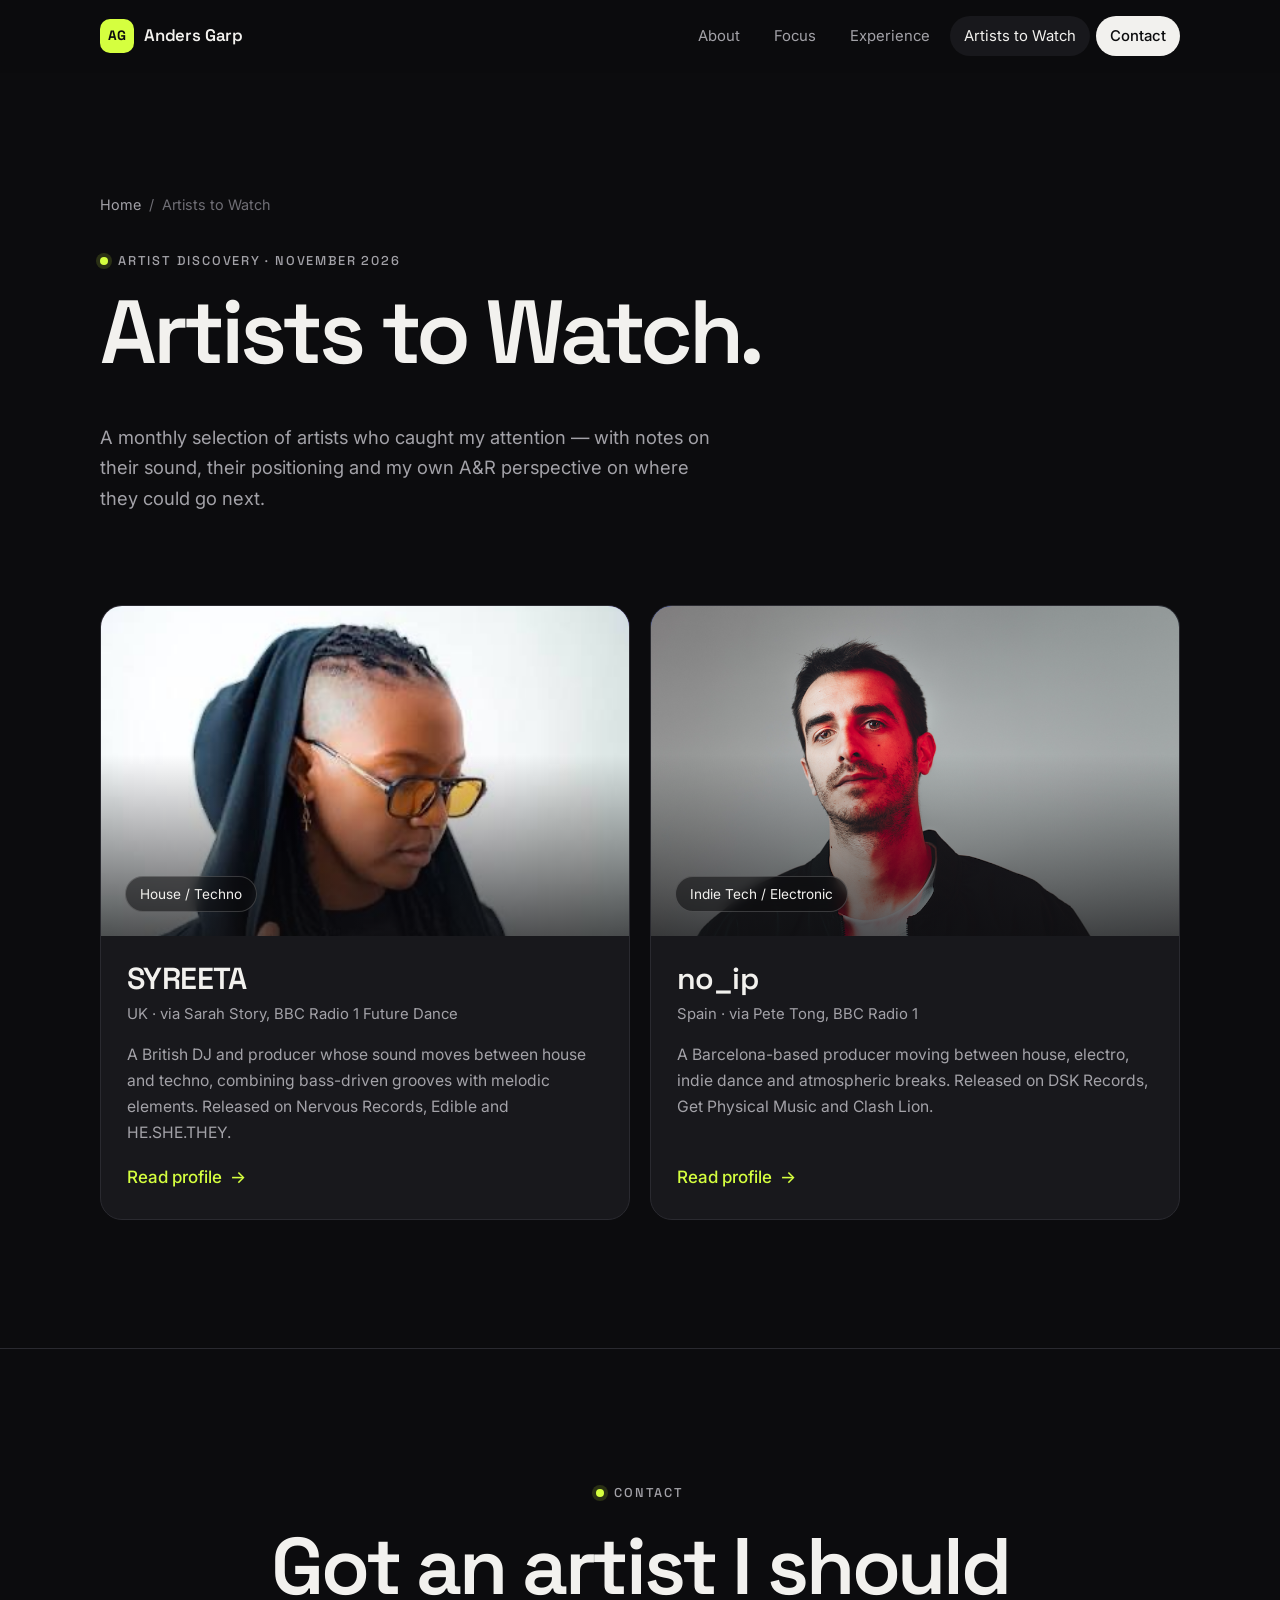
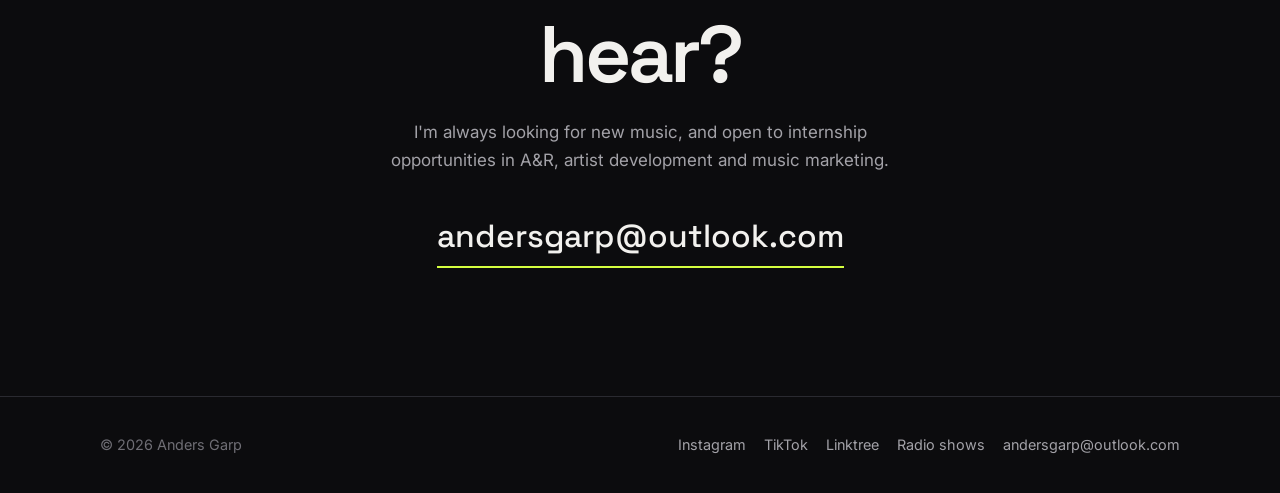
==== commit cd552e46: "added text about dj project" ====
--- a/artists.html
+++ b/artists.html
@@ -87,6 +87,7 @@
       <span class="footer-links">
         <a href="https://www.instagram.com/___garp0x/" target="_blank" rel="noopener">Instagram</a>
         <a href="https://www.tiktok.com/@garpox__" target="_blank" rel="noopener">TikTok</a>
+        <a href="https://linktr.ee/Garpox" target="_blank" rel="noopener">Linktree</a>
         <a href="https://soundcloud.com/garpox/sets/radio" target="_blank" rel="noopener">Radio shows</a>
         <a href="mailto:andersgarp@outlook.com">andersgarp@outlook.com</a>
       </span>
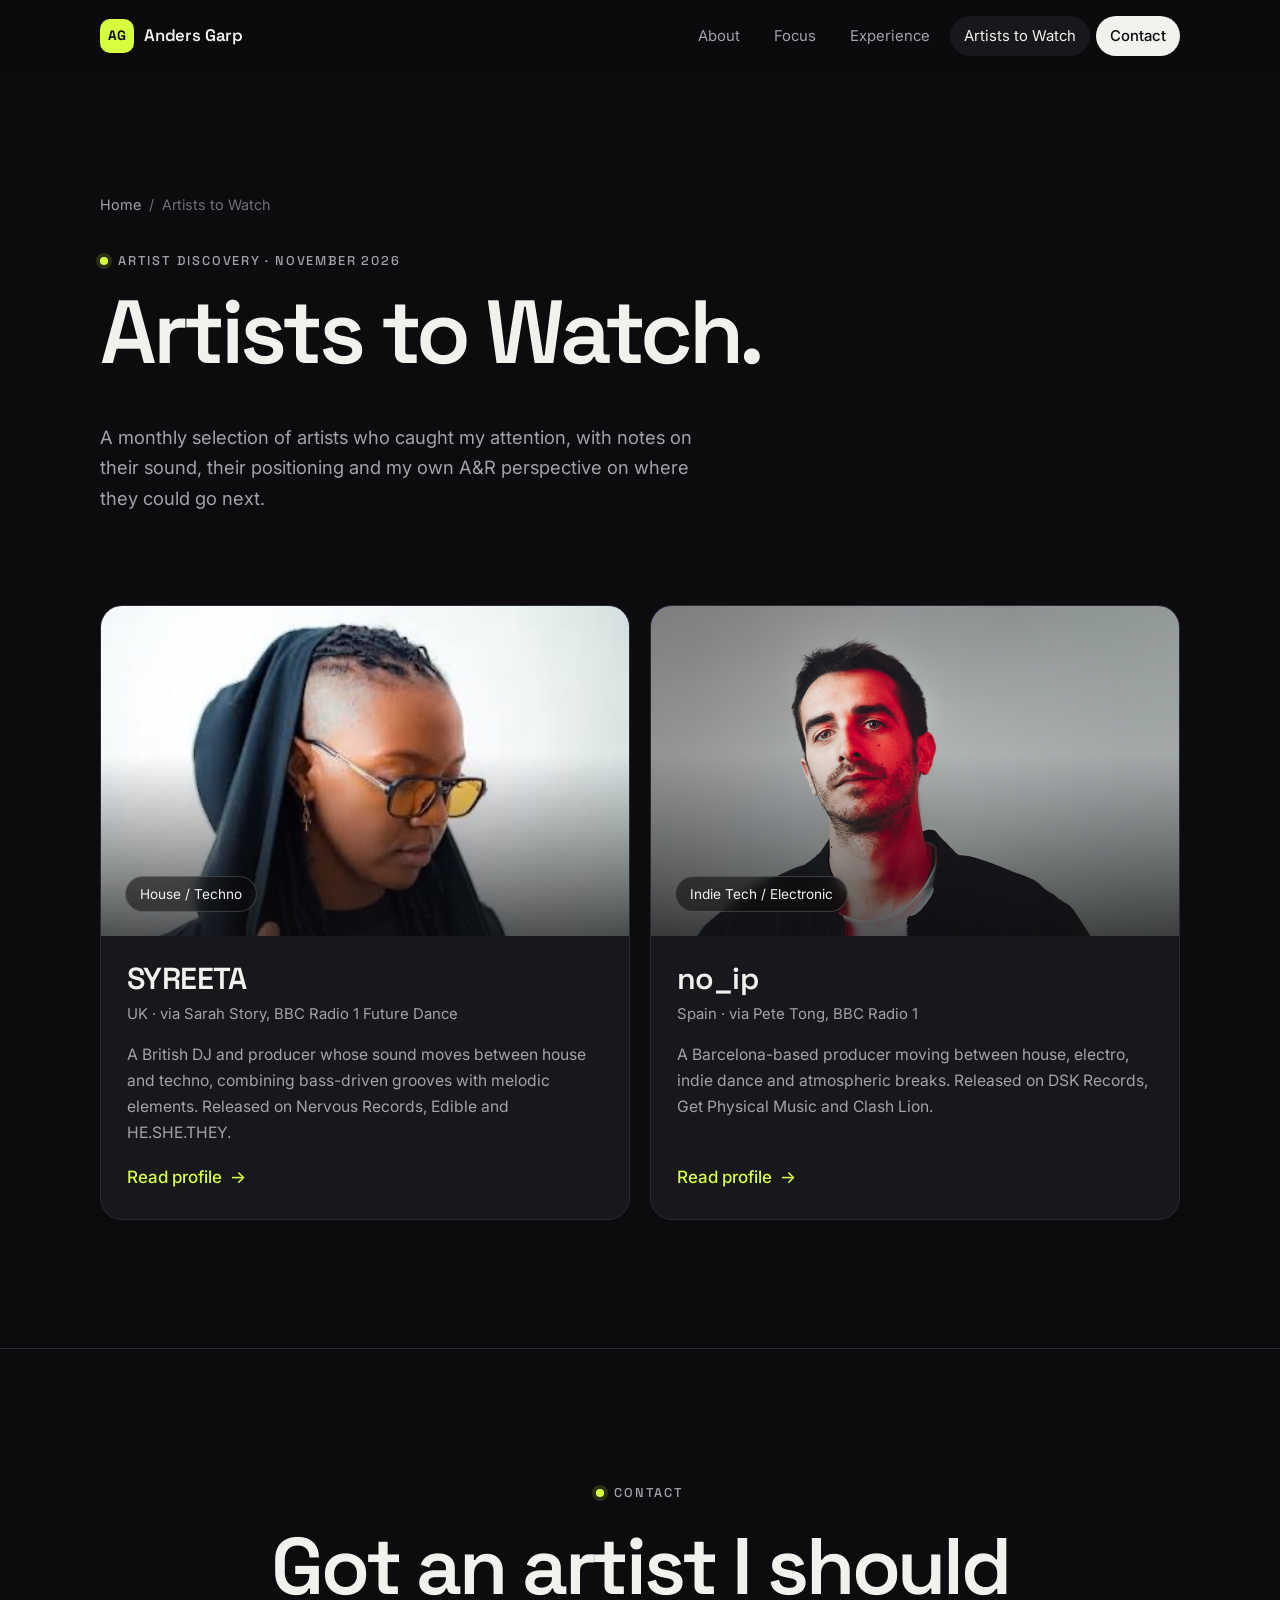
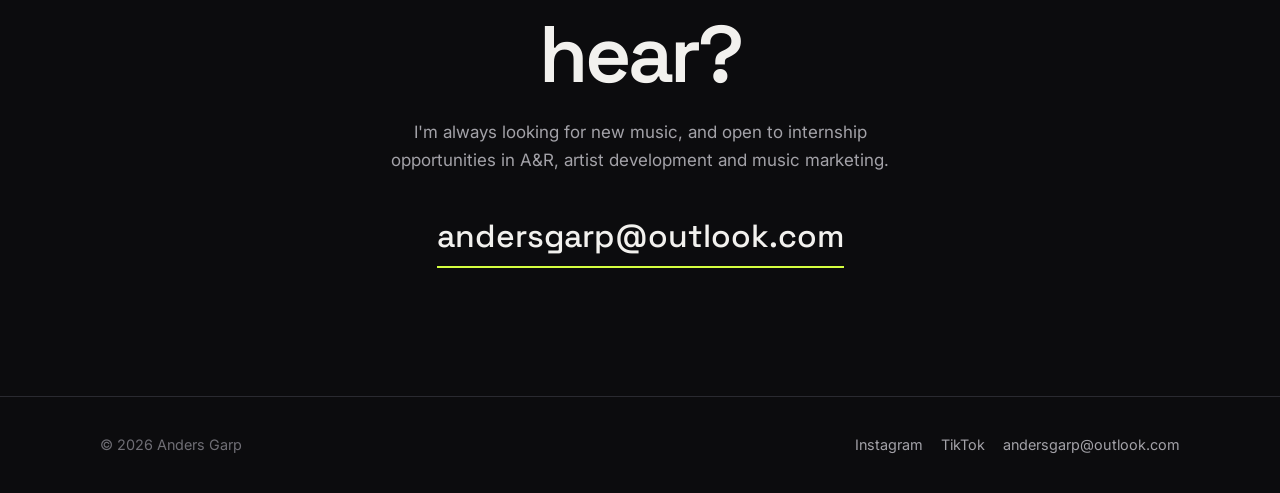
==== commit de8ffc58: "removed unnecessary footer links" ====
--- a/artists.html
+++ b/artists.html
@@ -3,7 +3,7 @@
 <head>
   <meta charset="utf-8">
   <meta name="viewport" content="width=device-width, initial-scale=1">
-  <title>Artists to Watch — November 2026 · Anders Garp</title>
+  <title>Artists to Watch, November 2026 · Anders Garp</title>
   <meta name="description" content="Artists to Watch, November 2026: artist discovery and A&amp;R perspectives by Anders Garp.">
   <meta name="theme-color" content="#0c0c0e">
   <link rel="icon" href="favicon.svg" type="image/svg+xml">
@@ -35,7 +35,7 @@
         <nav class="breadcrumb" aria-label="Breadcrumb"><a href="index.html">Home</a><span>/</span><span>Artists to Watch</span></nav>
         <span class="eyebrow">Artist discovery · November 2026</span>
         <h1>Artists to Watch.</h1>
-        <p class="lede">A monthly selection of artists who caught my attention — with notes on their sound, their positioning and my own A&amp;R perspective on where they could go next.</p>
+        <p class="lede">A monthly selection of artists who caught my attention, with notes on their sound, their positioning and my own A&amp;R perspective on where they could go next.</p>
       </div>
     </section>
 
@@ -87,8 +87,6 @@
       <span class="footer-links">
         <a href="https://www.instagram.com/___garp0x/" target="_blank" rel="noopener">Instagram</a>
         <a href="https://www.tiktok.com/@garpox__" target="_blank" rel="noopener">TikTok</a>
-        <a href="https://linktr.ee/Garpox" target="_blank" rel="noopener">Linktree</a>
-        <a href="https://soundcloud.com/garpox/sets/radio" target="_blank" rel="noopener">Radio shows</a>
         <a href="mailto:andersgarp@outlook.com">andersgarp@outlook.com</a>
       </span>
     </div>
